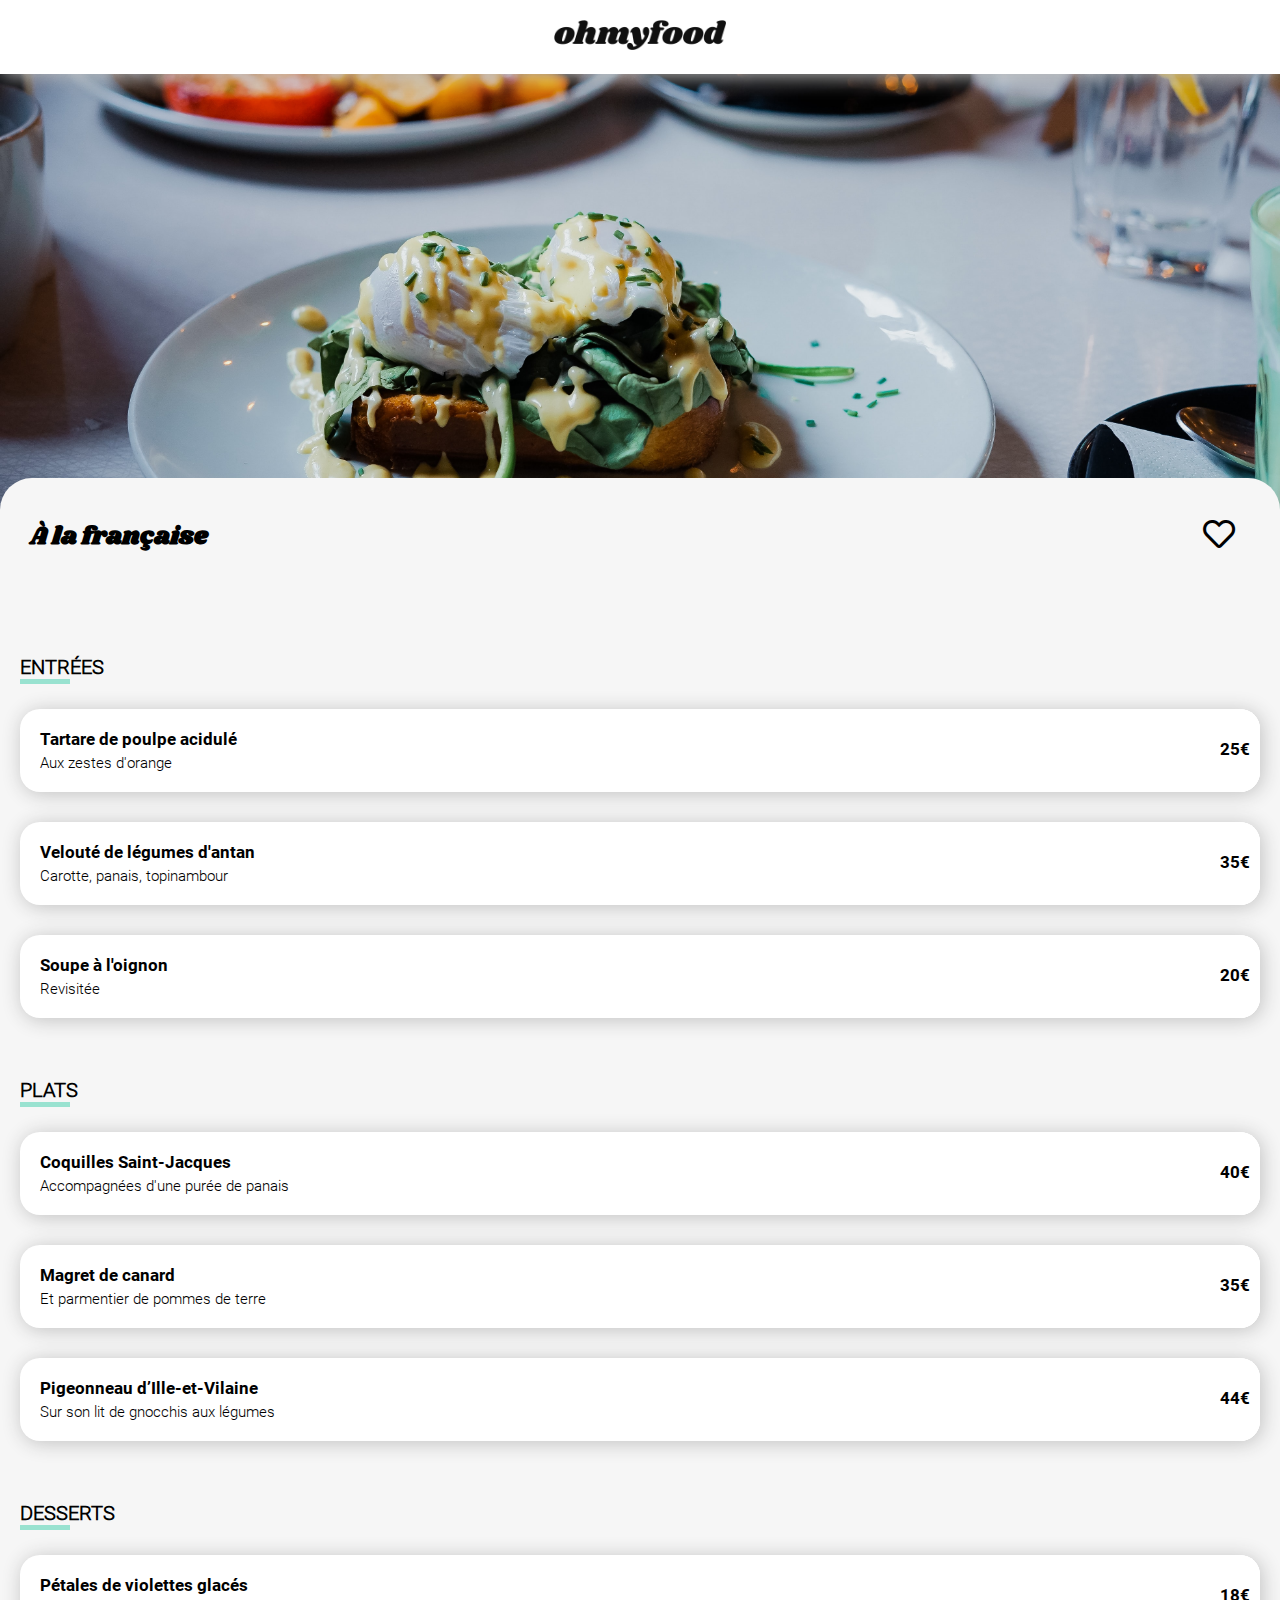
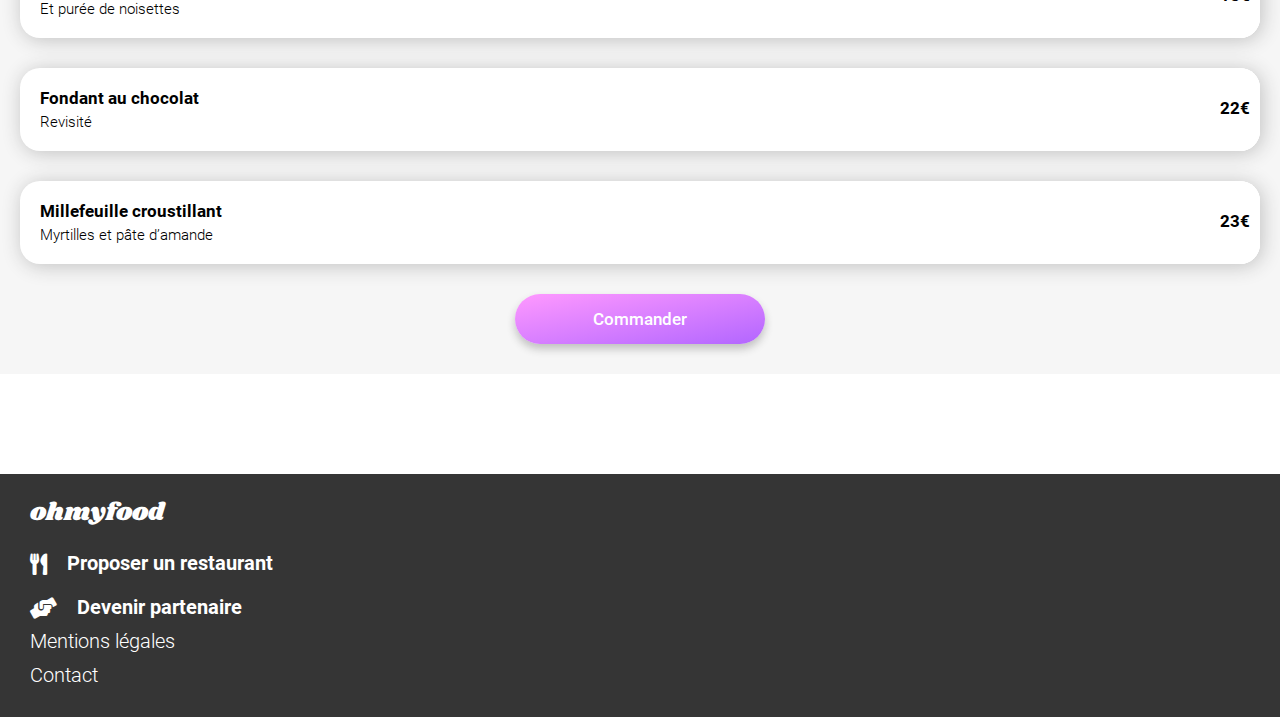
==== restaurantALAFRANCAISE.html @ 8af5ebf4 "commit 26/05/2021" ====
<!DOCTYPE html>
<html lang="en">
  <head>
    <link rel="stylesheet" href="ohmyfood.css" />
    <link
      rel="stylesheet"
      href="//use.fontawesome.com/releases/v5.12.0/css/all.css"
    />
    <meta charset="UTF-8" />
    <meta http-equiv="X-UA-Compatible" content="IE=edge" />
    <meta name="viewport" content="width=device-width, initial-scale=1.0" />
    <title>Document</title>
  </head>
  <body>
    <header class="header">
      <img
        class="logo"
        src="Maquettes Ohmyfood/images/logo/ohmyfood.png"
        alt="logo Ohmyfood"
      />
    </header>
    <div>
      <img
        class="photo-header rotation-image"
        src="Maquettes Ohmyfood/images/restaurants/toa-heftiba-DQKerTsQwi0-unsplash.jpg"
      />
    </div>
    <div class="menu-box">
      <div>
        <div class="headerbox-menu">
          <div class="text-header">À la française</div>
          <div><i class="far fa-heart fa-2x icon-like"></i></div>
        </div>
      </div>
    </div>
    <div class="dishes-box">
      <div class="typo-title-catagories">Entrées</div>
      <div class="greenline"></div>
      <div class="menu-itemscard">
        <div>
          <div class="menuitems-typotitle">Tartare de poulpe acidulé</div>
          <div class="menuitems-typosub">Aux zestes d'orange</div>
        </div>
        <div class="checkbox">
          <div class="pricebox">25€</div>
          <div class="iconebox">
            <div class="checkcircle">
              <i class="fas fa-check icone-color"></i>
            </div>
          </div>
        </div>
      </div>
      <div class="menu-itemscard">
        <div>
          <div class="menuitems-typotitle">Velouté de légumes d'antan</div>
          <div class="menuitems-typosub">Carotte, panais, topinambour</div>
        </div>
        <div class="checkbox">
          <div class="pricebox">35€</div>
          <div class="iconebox">
            <div class="checkcircle">
              <i class="fas fa-check icone-color"></i>
            </div>
          </div>
        </div>
      </div>
      <div class="menu-itemscard">
        <div>
          <div class="menuitems-typotitle">Soupe à l'oignon</div>
          <div class="menuitems-typosub">
            Revisitée
          </div>
        </div>
        <div class="checkbox">
          <div class="pricebox">20€</div>
          <div class="iconebox">
            <div class="checkcircle">
              <i class="fas fa-check icone-color"></i>
            </div>
          </div>
        </div>
      </div>
      <div class="typo-title-catagories">Plats</div>
      <div class="greenline"></div>
      <div class="menu-itemscard">
        <div>
          <div class="menuitems-typotitle">Coquilles Saint-Jacques</div>
          <div class="menuitems-typosub">
            Accompagnées d'une purée de panais
          </div>
        </div>
        <div class="checkbox">
          <div class="pricebox">40€</div>
          <div class="iconebox">
            <div class="checkcircle">
              <i class="fas fa-check icone-color"></i>
            </div>
          </div>
        </div>
      </div>
      <div class="menu-itemscard">
        <div>
          <div class="menuitems-typotitle">Magret de canard</div>
          <div class="menuitems-typosub">
            Et parmentier de pommes de terre
          </div>
        </div>
        <div class="checkbox">
          <div class="pricebox">35€</div>
          <div class="iconebox">
            <div class="checkcircle">
              <i class="fas fa-check icone-color"></i>
            </div>
          </div>
        </div>
      </div>
      <div class="menu-itemscard">
        <div>
          <div class="menuitems-typotitle">Pigeonneau d’Ille-et-Vilaine</div>
          <div class="menuitems-typosub">Sur son lit de gnocchis aux légumes</div>
        </div>
        <div class="checkbox">
          <div class="pricebox">44€</div>
          <div class="iconebox">
            <div class="checkcircle">
              <i class="fas fa-check icone-color"></i>
            </div>
          </div>
        </div>
      </div>
      <div class="typo-title-catagories">Desserts</div>
      <div class="greenline"></div>
      <div class="menu-itemscard">
        <div>
          <div class="menuitems-typotitle">Pétales de violettes glacés</div>
          <div class="menuitems-typosub">Et purée de noisettes</div>
        </div>
        <div class="checkbox">
          <div class="pricebox">18€</div>
          <div class="iconebox">
            <div class="checkcircle">
              <i class="fas fa-check icone-color"></i>
            </div>
          </div>
        </div>
      </div>
      <div class="menu-itemscard">
        <div>
          <div class="menuitems-typotitle">Fondant au chocolat</div>
          <div class="menuitems-typosub">
            Revisité
          </div>
        </div>
        <div class="checkbox">
          <div class="pricebox">22€</div>
          <div class="iconebox">
            <div class="checkcircle">
              <i class="fas fa-check icone-color"></i>
            </div>
          </div>
        </div>
      </div>
      <div class="menu-itemscard">
        <div>
          <div class="menuitems-typotitle">Millefeuille croustillant</div>
          <div class="menuitems-typosub">
            Myrtilles et pâte d’amande
          </div>
        </div>
        <div class="checkbox">
          <div class="pricebox">23€</div>
          <div class="iconebox">
            <div class="checkcircle">
              <i class="fas fa-check icone-color"></i>
            </div>
          </div>
        </div>
      </div>
      <div class="btn-box">
        <div class="btn-explorer">Commander</div>
      </div>
    </div>
    <div class="footer-box">
      <div>
        <div class="color-logo">ohmyfood</div>
      </div>
      <div class="footer-list">
        <div><i class="fas fa-utensils fa-lg color-icon"></i></div>
        <div class="color-typo">Proposer un restaurant</div>
      </div>
      <div class="footer-list">
        <div><i class="fas fa-hands-helping fa-lg color-icon"></i></div>
        <div class="color-typo">Devenir partenaire</div>
    </div>
    <div class="footer-mention">
      <div class="color-mention">Mentions légales</div>
      <div class="color-mention">Contact</div>
    </div>
  </body>
</html>
---- ohmyfood.css ----
@font-face {
  font-family: "Roboto";
  src: url(fonts/Roboto-Medium.ttf);
}
@font-face {
  font-family: "Roboto-Bold";
  src: url(fonts/Roboto-Bold.ttf);
}
@font-face {
  font-family: "Roboto-light";
  src: url(fonts/Roboto-Light.ttf);
}

@font-face {
  font-family: "Shrikhand";
  src: url(fonts/Shrikhand-Regular.ttf);
}

a {
  cursor: pointer;
  text-decoration: none;
  color: black;
}

body {
  margin: 0;
  padding: 0;
}
.header {
  position: fixed;
  width: 100%;
  margin: 0;
  padding: 0;
  background-color: white;
  top: 0;
  left: 0;
  text-align: center;
  box-shadow: 2px 2px 20px silver;
  z-index: 1;
}
.logo {
  height: 30px;
  padding: 20px 0px 20px 0px;
}

.location {
  display: flex;
  background-color: #e0e0e0;
  height: 100px;
  margin-top: 50px;
  padding-top: 15px;
  justify-content: center;
  align-items: center;
}

.icon-map {
  padding-right: 15px;
  color: #404040;
}
.text-map {
  font-family: "Roboto";
  color: #404040;
  font-size: 20px;
}
.container-introduction {
  display: flex;
  flex-direction: column;
  padding-top: 45px;
  padding-bottom: 45px;
  background-color: #fafafa;
}
.reservation {
  display: flex;
  justify-content: center;
  text-justify: center;
  font-family: "Roboto-bold";
  font-size: 25px;
}

.team-selection {
  display: flex;
  flex-direction: column;
  margin-top: 20px;
  padding-bottom: 45px;
}
.discover {
  display: flex;
  justify-content: center;
  text-justify: center;
  font-family: "Roboto-light";
  font-size: 20px;
}

.btn-box {
  display: flex;
  justify-content: center;
  margin: 30px 10px 10px 10px;
}

.btn-explorer {
  display: flex;
  background-image: linear-gradient(to bottom right, #ff99ff, #b266ff);
  font-family: "Roboto";
  font-size: 17px;
  color: white;
  width: 250px;
  justify-content: center;
  padding: 15px 0px 15px 0px;
  border-radius: 25px 25px 25px 25px;
  box-shadow: 0px 5px 8px #c0c0c0;
}

.btn-explorer:hover {
  cursor: pointer;
  transform: scale(1.1, 1.1);
  background-image: linear-gradient(to bottom right, #ffccff, #e5ccff);
  box-shadow: 0px 5px 8px #a0a0a0;
}

.title-work {
  display: flex;
  padding-left: 40px;
  padding-top: 30px;
  font-family: "Roboto-bold";
  font-size: 25px;
}

.tuto-step {
  display: flex;
  background-color: #fafafa;
  font-family: "Roboto-bold";
  font-size: 17px;
  width: 300px;
  padding: 25px;
  margin-left: 40px;
  margin-top: 60px;
  justify-content: center;
  border-radius: 25px 25px 25px 25px;
  box-shadow: 0px 5px 8px #c0c0c0;
}

.choose-rest {
  padding-left: 20px;
}

.chip-number {
  display: flex;
  background-color: #b266ff;
  font-family: "Roboto-bold";
  font-size: 17px;
  color: white;
  padding: 7px;
  width: 20px;
  justify-content: center;
  border-radius: 20px 20px 20px 20px;
  position: relative;
  top: -8px;
  left: -285px;
}

.work-header {
  display: flex;
  flex-direction: column;
  justify-content: center;
  align-items: center;
}

@media all and (min-width: 1163px) {
  .work-header {
    display: flex;
    justify-content: center;
    flex-direction: row;
    padding: 20px;
  }

  .title-work {
    margin-left: 350px;
  }
}

.container-restaurants {
  background-color: #fafafa;
  margin-top: 40px;
}

.restaurant-card {
  display: flex;
  background-color: white;
  border-radius: 20px 20px 20px 20px;
  height: 300px;
  justify-content: flex-start;
  flex-direction: column;
  box-shadow: 2px 2px 20px silver;
  margin: 15px;
}

.food-image {
  object-fit: cover;
  width: 100%;
  height: 220px;
  border-radius: 20px 20px 0px 0px;
}

.typo-card {
  font-family: "Roboto-bold";
  font-size: 20px;
  padding-left: 15px;
  padding-top: 10px;
}

.typo-location {
  font-family: "Roboto-light";
  font-size: 20px;
  padding-left: 15px;
}

.fa-stack {
  align-self: flex-end;
  margin-right: 20px;
  bottom: 30px;
}

.icone-heart:hover {
  opacity: 100;
  transition: 0.5s;
  content: "";
  background: linear-gradient(#9356dc, #ff79da);
}

.heart-icon-gradient:hover {
  visibility: visible;
}

.footer-box {
  background-color: #353535;
  margin-top: 100px;
  flex-direction: column;
}

.footer-mention {
  padding-bottom: 30px;
}

.footer-content {
  display: flex;
  flex-direction: row;
  padding-top: 10px;
}

.color-logo {
  font-family: "Shrikhand";
  color: white;
  font-size: 25px;
  padding: 20px 20px 0px 30px;
}

.footer-list {
  display: flex;
  padding-left: 30px;
  flex-direction: row;
}

.color-icon {
  color: white;
  padding-right: 20px;
  padding-top: 25px;
}

.color-typo {
  font-family: "Roboto-bold";
  font-size: 20px;
  color: white;
  padding-top: 20px;
}

.color-mention {
  font-family: "Roboto-light";
  font-size: 20px;
  color: white;
  padding-left: 30px;
  padding-top: 10px;
}

/*------------------------------------------------------la palette du gout css-----------------------------------------------------------*/

.photo-header {
  display: flex;
  max-width: 100%;
  max-height: 32rem;
  width: 100%;
  object-fit: cover;
  margin-top: 30px;
}

.rotation-image {
  transform: rotate(0deg);
}

.menu-box {
  margin-top: -4rem;
  border-radius: 2rem 2rem 0 0;
  background-color: #f6f6f6;
  z-index: 1;
  position: relative;
}

.headerbox-menu {
  display: flex;
  padding: 40px 30px 40px 30px;
}

.text-header {
  font-family: "Shrikhand";
  font-size: 25px;
  padding-right: 30px;
  font-weight: bold;
}

.icon-like {
  display: flex;
  position: absolute;
  right: 45px;
}

.dishes-box {
  background-color: #f6f6f6;
  padding-left: 20px;
  padding-right: 20px;
  padding-bottom: 20px;
}

.typo-title-catagories {
  font-family: "Roboto-light";
  text-transform: uppercase;
  font-weight: bold;
  font-size: 20px;
  padding-top: 60px;
}

.greenline {
  background-color: #99e2d0;
  width: 50px;
  height: 5px;
  position: absolute;
}

.menu-itemscard {
  background-color: white;
  margin-top: 30px;
  border-radius: 20px 20px 20px 20px;
  box-shadow: 2px 2px 20px silver;
  display: flex;
  flex-direction: row;
  justify-content: space-between;
  overflow: hidden;
}

.menu-itemscard .checkbox {
  transition: transform ease-in-out 0.5s;
  transform: translateX(70px);
}

.menu-itemscard:hover .checkbox {
  transform: translateX(0px);
}

.menu-itemscard .icone-color {
  transition: transform ease-in-out 0.5s;
  transform: rotate(180deg);
}

.menu-itemscard:hover .icone-color {
  transform: rotate(0deg);
}

.menuitems-typotitle {
  font-family: "Roboto-bold";
  font-size: 17px;
  padding: 20px 20px 5px 20px;
}

.menuitems-typosub {
  font-family: "Roboto-light";
  font-size: 15px;
  padding: 0px 20px 20px 20px;
}

.checkbox {
  display: flex;
  background-color: white;
  width: 130px;
  border-radius: 0px 20px 20px 0px;
}

.pricebox {
  background-color: white;
  font-family: "Roboto-bold";
  font-size: 17px;
  padding: 30px 20px 20px 20px;
  border-radius: 0px 20px 20px 0px;
}

.iconebox {
  background-color: #99e2d0;
  justify-content: center;
  width: 100%;
  border-radius: 0px 20px 20px 0px;
  padding: 20px 10px 20px 10px;
}

.icone-color {
  color: #99e2d0;
  padding: 12px 12px 12px 12px;
}

.checkcircle {
  background-color: white;
  border-radius: 20px 20px 20px 20px;
}
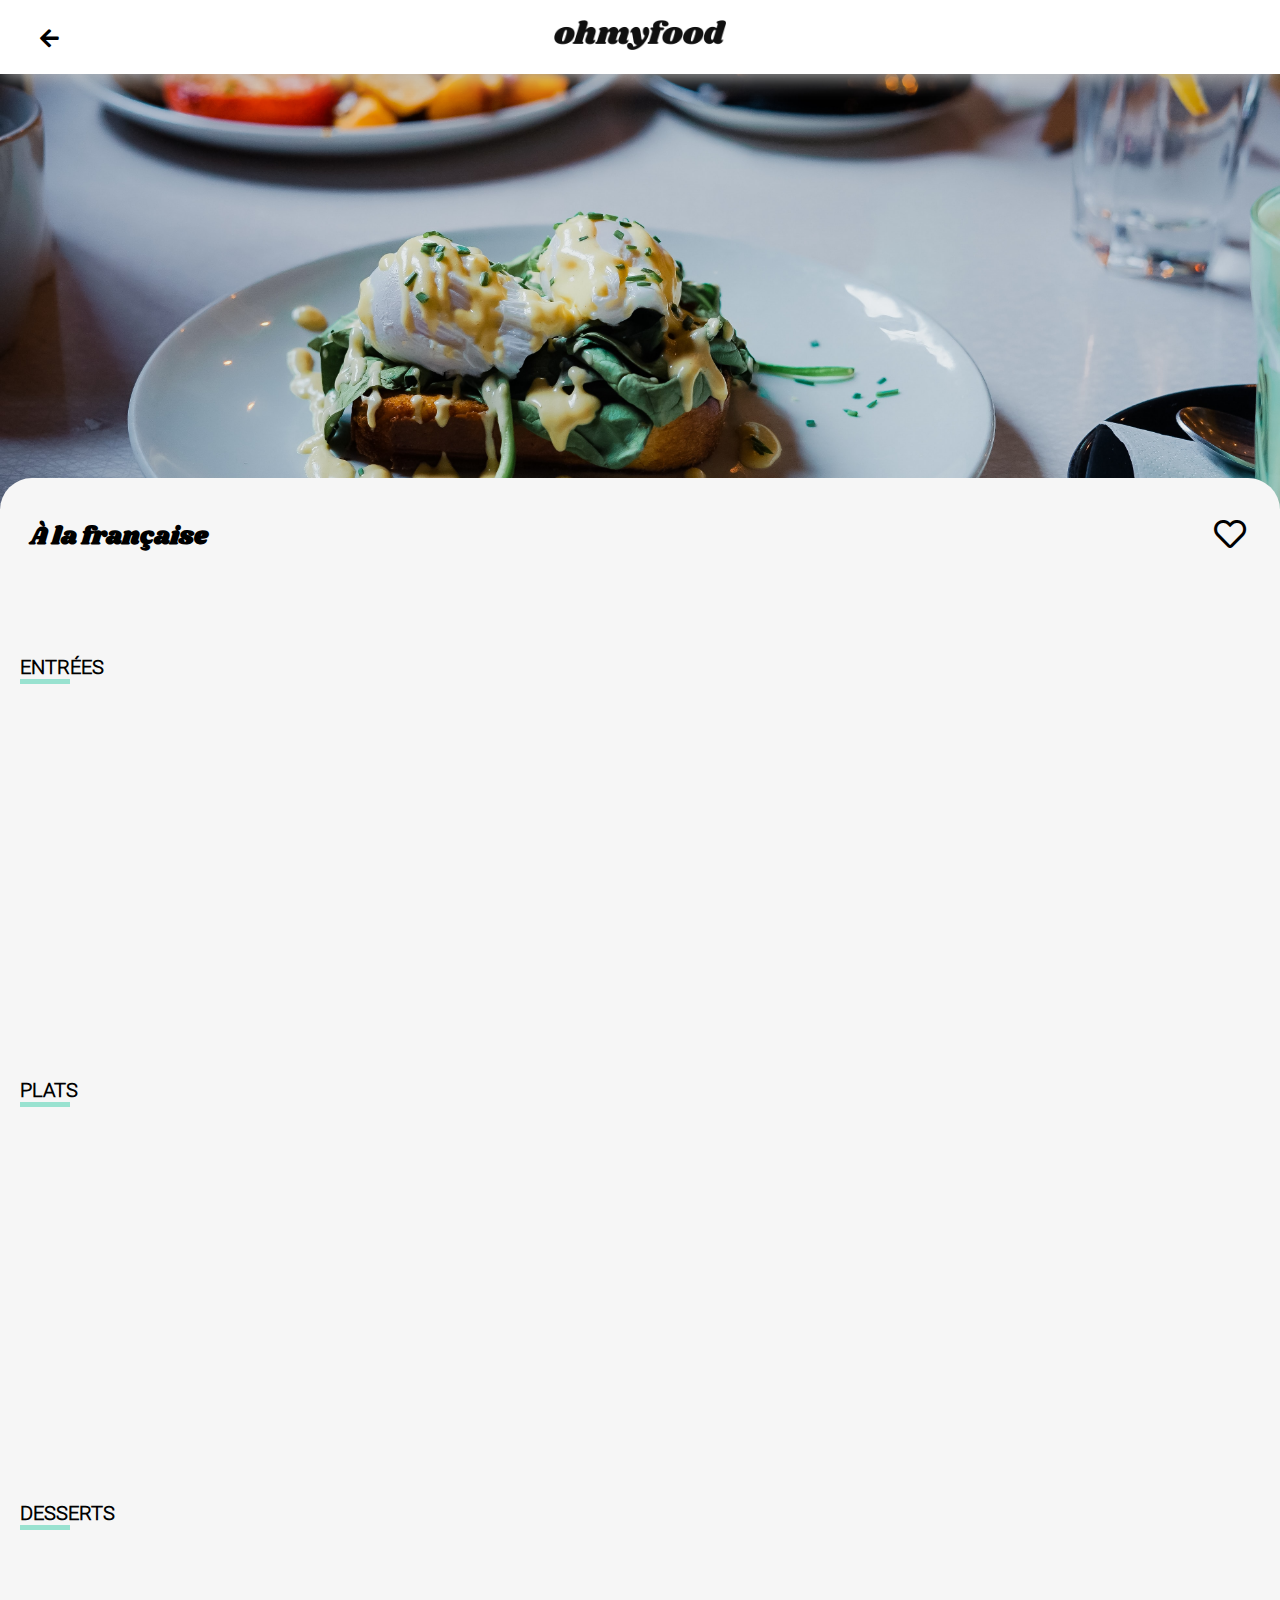
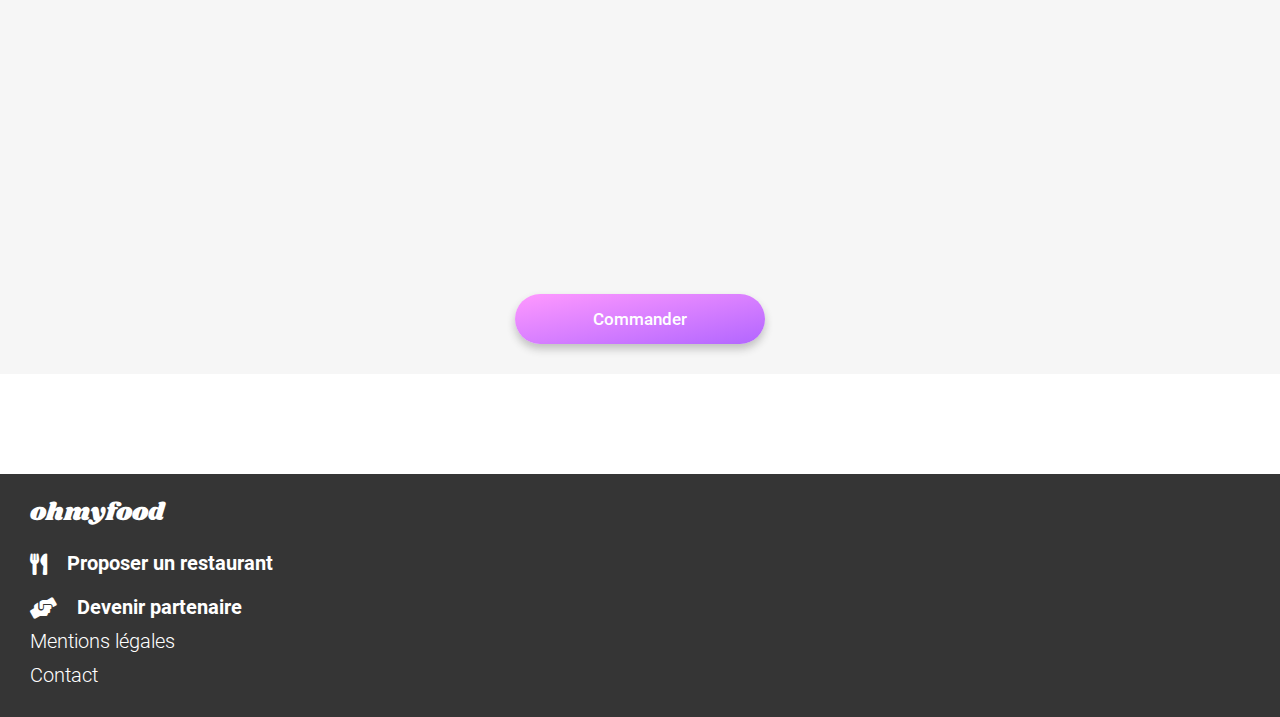
==== commit fad86e33: "commit 31/05/2021" ====
--- a/restaurantALAFRANCAISE.html
+++ b/restaurantALAFRANCAISE.html
@@ -13,6 +13,9 @@
   </head>
   <body>
     <header class="header">
+      <a href="index.html" class="back-link">
+        <i class="fas fa-arrow-left fa-lg"></i>
+   </a> 
       <img
         class="logo"
         src="Maquettes Ohmyfood/images/logo/ohmyfood.png"
@@ -29,14 +32,17 @@
       <div>
         <div class="headerbox-menu">
           <div class="text-header">À la française</div>
-          <div><i class="far fa-heart fa-2x icon-like"></i></div>
+          <div class="icone-heart icon-stack">
+            <i class="far fa-heart fa-2x fa-stack-2x heart-icon--nobg"></i>
+            <i class="fas fa-heart fa-2x fa-stack-2x heart-icon--bg"></i>
+          </div>
         </div>
       </div>
     </div>
     <div class="dishes-box">
       <div class="typo-title-catagories">Entrées</div>
       <div class="greenline"></div>
-      <div class="menu-itemscard">
+      <div class="delay1 menu-itemscard">
         <div>
           <div class="menuitems-typotitle">Tartare de poulpe acidulé</div>
           <div class="menuitems-typosub">Aux zestes d'orange</div>
@@ -50,7 +56,7 @@
           </div>
         </div>
       </div>
-      <div class="menu-itemscard">
+      <div class="delay2 menu-itemscard">
         <div>
           <div class="menuitems-typotitle">Velouté de légumes d'antan</div>
           <div class="menuitems-typosub">Carotte, panais, topinambour</div>
@@ -64,7 +70,7 @@
           </div>
         </div>
       </div>
-      <div class="menu-itemscard">
+      <div class="delay3 menu-itemscard">
         <div>
           <div class="menuitems-typotitle">Soupe à l'oignon</div>
           <div class="menuitems-typosub">
@@ -82,7 +88,7 @@
       </div>
       <div class="typo-title-catagories">Plats</div>
       <div class="greenline"></div>
-      <div class="menu-itemscard">
+      <div class="delay1 menu-itemscard">
         <div>
           <div class="menuitems-typotitle">Coquilles Saint-Jacques</div>
           <div class="menuitems-typosub">
@@ -98,7 +104,7 @@
           </div>
         </div>
       </div>
-      <div class="menu-itemscard">
+      <div class="delay2 menu-itemscard">
         <div>
           <div class="menuitems-typotitle">Magret de canard</div>
           <div class="menuitems-typosub">
@@ -114,7 +120,7 @@
           </div>
         </div>
       </div>
-      <div class="menu-itemscard">
+      <div class="delay3 menu-itemscard">
         <div>
           <div class="menuitems-typotitle">Pigeonneau d’Ille-et-Vilaine</div>
           <div class="menuitems-typosub">Sur son lit de gnocchis aux légumes</div>
@@ -130,7 +136,7 @@
       </div>
       <div class="typo-title-catagories">Desserts</div>
       <div class="greenline"></div>
-      <div class="menu-itemscard">
+      <div class="delay1 menu-itemscard">
         <div>
           <div class="menuitems-typotitle">Pétales de violettes glacés</div>
           <div class="menuitems-typosub">Et purée de noisettes</div>
@@ -144,7 +150,7 @@
           </div>
         </div>
       </div>
-      <div class="menu-itemscard">
+      <div class="delay2 menu-itemscard">
         <div>
           <div class="menuitems-typotitle">Fondant au chocolat</div>
           <div class="menuitems-typosub">
@@ -160,7 +166,7 @@
           </div>
         </div>
       </div>
-      <div class="menu-itemscard">
+      <div class="delay3 menu-itemscard">
         <div>
           <div class="menuitems-typotitle">Millefeuille croustillant</div>
           <div class="menuitems-typosub">
--- a/ohmyfood.css
+++ b/ohmyfood.css
@@ -14,6 +14,45 @@
 @font-face {
   font-family: "Shrikhand";
   src: url(fonts/Shrikhand-Regular.ttf);
+}
+
+body {
+  margin: 0;
+  padding: 0;
+}
+
+.spinner {
+  width: 80px;
+  height: 80px;
+
+  border: 2px solid #ffccff;
+  border-top: 3px solid #b266ff;
+  border-radius: 100%;
+  opacity: 0;
+
+  position: absolute;
+  top: 0;
+  bottom: 0;
+  left: 0;
+  right: 0;
+  margin: auto;
+
+  animation: spin 1s 2 linear;
+}
+
+@keyframes spin {
+  from {
+    transform: rotate(0deg);
+    opacity: 1;
+  }
+  to {
+    transform: rotate(360deg);
+  }
+}
+@keyframes hide {
+  to {
+    opacity: 0;
+  }
 }
 
 a {
@@ -22,12 +61,8 @@
   color: black;
 }
 
-body {
-  margin: 0;
-  padding: 0;
-}
 .header {
-  position: fixed;
+  position: absolute;
   width: 100%;
   margin: 0;
   padding: 0;
@@ -192,6 +227,18 @@
   flex-direction: column;
   box-shadow: 2px 2px 20px silver;
   margin: 15px;
+  position: relative;
+}
+
+.card-badge {
+  background-color: #99e2d0;
+  color: #1b6150;
+  padding: 10px;
+  border-radius: 2px 2px 2px 2px;
+  position: absolute;
+  top: 16px;
+  right: 12px;
+  font-family: "Roboto";
 }
 
 .food-image {
@@ -220,15 +267,38 @@
   bottom: 30px;
 }
 
-.icone-heart:hover {
-  opacity: 100;
-  transition: 0.5s;
+.icone-heart:hover .heart-icon--nobg {
+  transform: scale(0);
+  transition-duration: 0.5s;
+}
+
+.icone-heart:hover .heart-icon--bg {
+  transform: scale(1.1);
+  transition-duration: 0.5s;
   content: "";
+  color: linear-gradient(#9356dc, #ff79da);
   background: linear-gradient(#9356dc, #ff79da);
-}
-
-.heart-icon-gradient:hover {
-  visibility: visible;
+  -webkit-background-clip: text;
+  -moz-background-clip: text;
+  background-clip: text;
+  -webkit-text-fill-color: transparent;
+}
+
+.icone-heart .heart-icon--nobg {
+  transform: scale(1);
+  transition-duration: 0.5s;
+}
+
+.icone-heart .heart-icon--bg {
+  transform: scale(0);
+  transition-duration: 0.5s;
+  content: "";
+  color: linear-gradient(#9356dc, #ff79da);
+  background: linear-gradient(#9356dc, #ff79da);
+  -webkit-background-clip: text;
+  -moz-background-clip: text;
+  background-clip: text;
+  -webkit-text-fill-color: transparent;
 }
 
 .footer-box {
@@ -281,7 +351,27 @@
   padding-top: 10px;
 }
 
-/*------------------------------------------------------la palette du gout css-----------------------------------------------------------*/
+.color-typo:hover,
+.color-mention:hover {
+  cursor: pointer;
+}
+
+/*------------------------------------------------------Menus css-----------------------------------------------------------*/
+
+@keyframes itemAppear {
+  0% {
+    transform: scale(0);
+  }
+  100% {
+    transform: scale(1);
+  }
+}
+
+.back-link {
+  position: absolute;
+  top: 30px;
+  left: 40px;
+}
 
 .photo-header {
   display: flex;
@@ -307,6 +397,7 @@
 .headerbox-menu {
   display: flex;
   padding: 40px 30px 40px 30px;
+  justify-content: space-between;
 }
 
 .text-header {
@@ -322,6 +413,15 @@
   right: 45px;
 }
 
+.icon-stack {
+  display: inline-block;
+  height: 2em;
+  line-height: 2em;
+  position: relative;
+  vertical-align: middle;
+  width: 2.5em;
+}
+
 .dishes-box {
   background-color: #f6f6f6;
   padding-left: 20px;
@@ -353,6 +453,10 @@
   flex-direction: row;
   justify-content: space-between;
   overflow: hidden;
+  animation: itemAppear 0.6s;
+  animation-timing-function: cubic-bezier(0.5, 1.58, 0.34, 0.82);
+  animation-fill-mode: both;
+  transform: scale(0);
 }
 
 .menu-itemscard .checkbox {
@@ -385,6 +489,22 @@
   padding: 0px 20px 20px 20px;
 }
 
+.delay1 {
+  animation-delay: 0s;
+}
+
+.delay2 {
+  animation-delay: 0.1s;
+}
+
+.delay3 {
+  animation-delay: 0.2s;
+}
+
+.delay4 {
+  animation-delay: 0.3s;
+}
+
 .checkbox {
   display: flex;
   background-color: white;
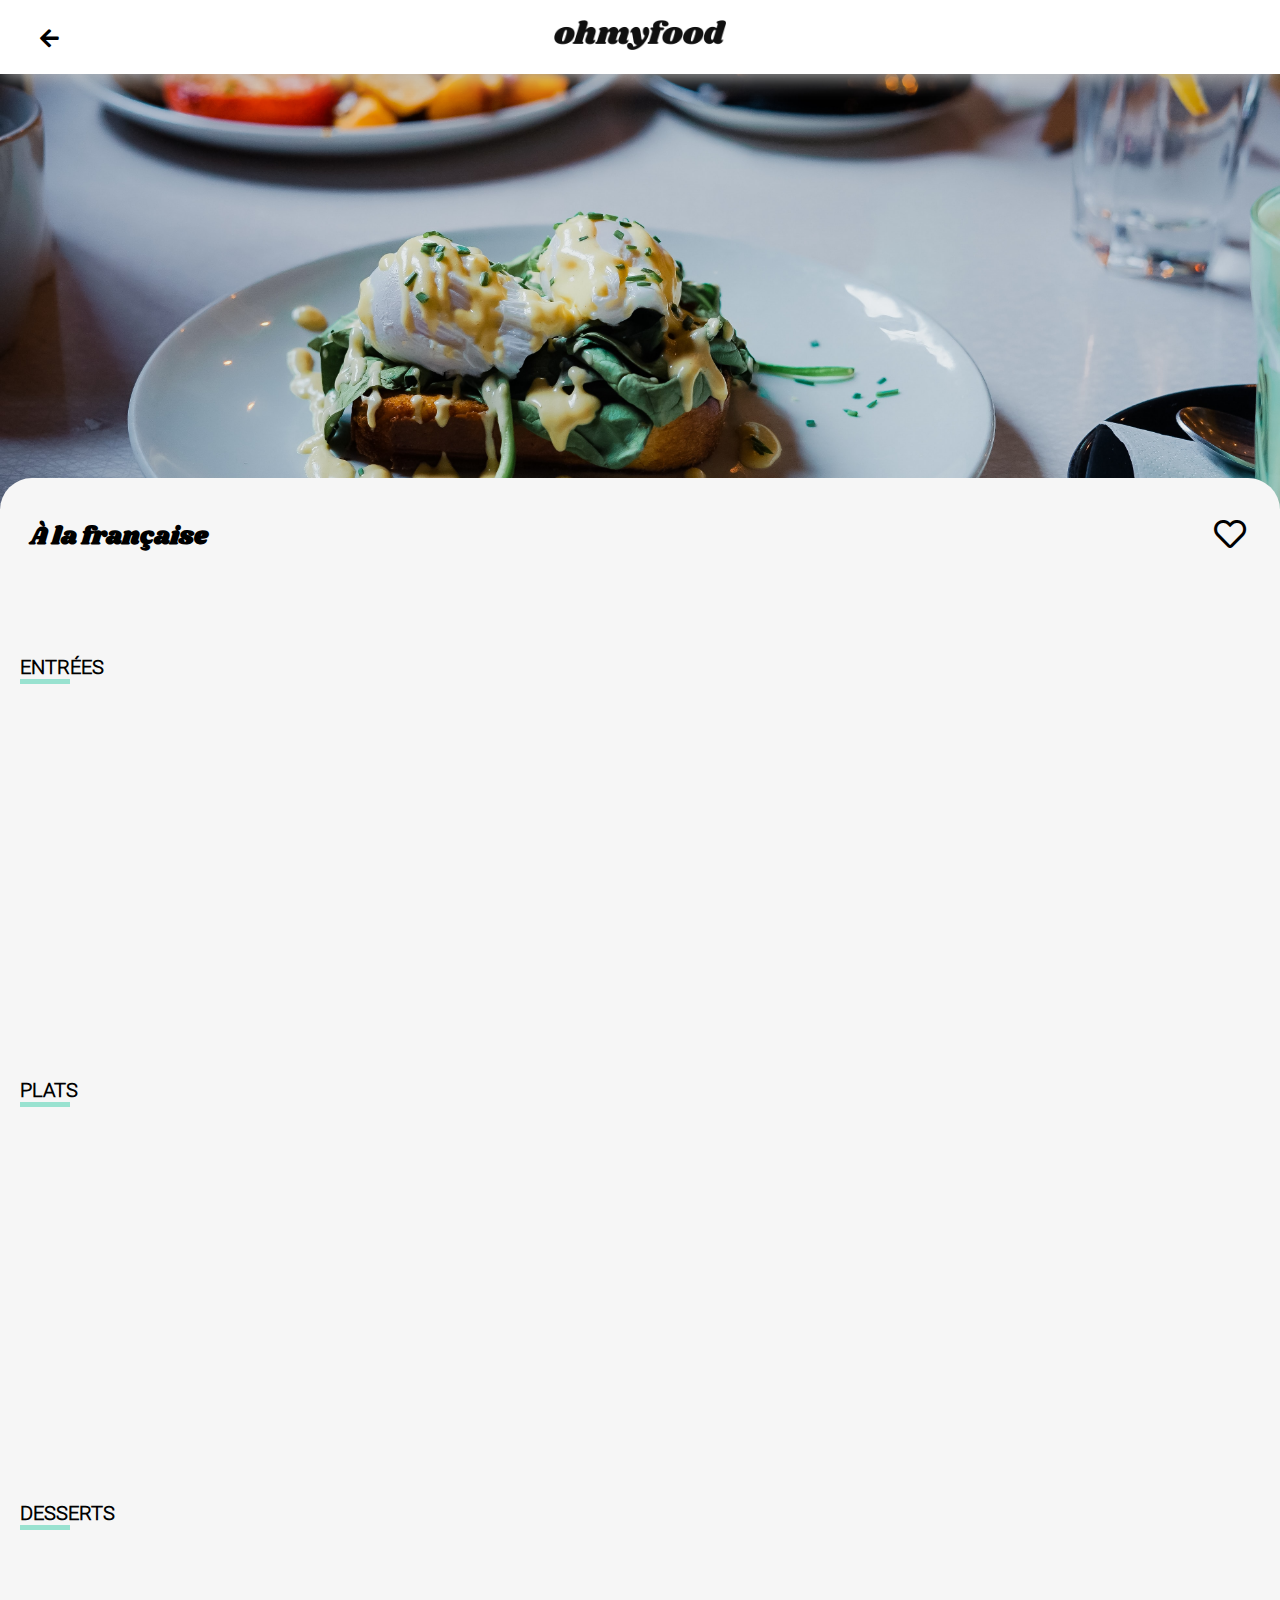
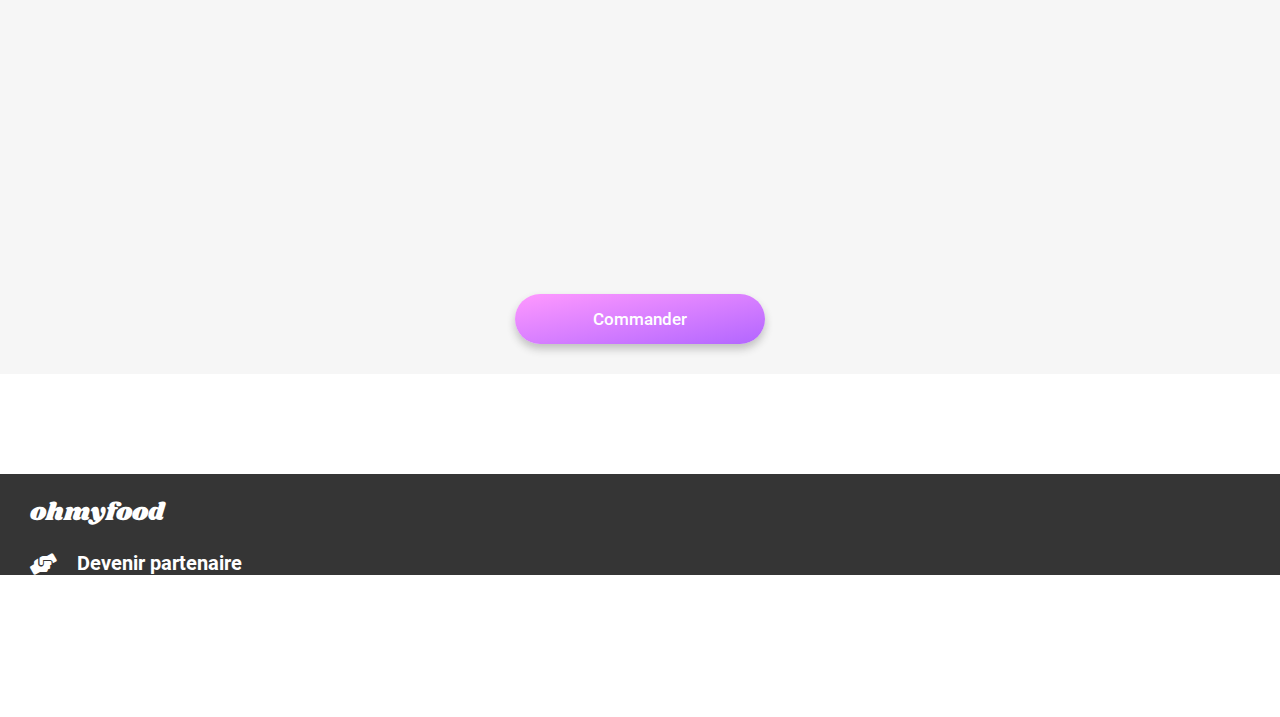
==== commit bf461711: "commit 07/06/2021" ====
--- a/restaurantALAFRANCAISE.html
+++ b/restaurantALAFRANCAISE.html
@@ -15,17 +15,14 @@
     <header class="header">
       <a href="index.html" class="back-link">
         <i class="fas fa-arrow-left fa-lg"></i>
-   </a> 
-      <img
-        class="logo"
-        src="Maquettes Ohmyfood/images/logo/ohmyfood.png"
-        alt="logo Ohmyfood"
-      />
+      </a>
+      <img class="logo" src="images/logo/ohmyfood.png" alt="logo Ohmyfood" />
     </header>
     <div>
       <img
         class="photo-header rotation-image"
-        src="Maquettes Ohmyfood/images/restaurants/toa-heftiba-DQKerTsQwi0-unsplash.jpg"
+        src="images/restaurants/toa-heftiba-DQKerTsQwi0-unsplash.jpg"
+        alt="img_alafrançaise"
       />
     </div>
     <div class="menu-box">
@@ -73,9 +70,7 @@
       <div class="delay3 menu-itemscard">
         <div>
           <div class="menuitems-typotitle">Soupe à l'oignon</div>
-          <div class="menuitems-typosub">
-            Revisitée
-          </div>
+          <div class="menuitems-typosub">Revisitée</div>
         </div>
         <div class="checkbox">
           <div class="pricebox">20€</div>
@@ -107,9 +102,7 @@
       <div class="delay2 menu-itemscard">
         <div>
           <div class="menuitems-typotitle">Magret de canard</div>
-          <div class="menuitems-typosub">
-            Et parmentier de pommes de terre
-          </div>
+          <div class="menuitems-typosub">Et parmentier de pommes de terre</div>
         </div>
         <div class="checkbox">
           <div class="pricebox">35€</div>
@@ -123,7 +116,9 @@
       <div class="delay3 menu-itemscard">
         <div>
           <div class="menuitems-typotitle">Pigeonneau d’Ille-et-Vilaine</div>
-          <div class="menuitems-typosub">Sur son lit de gnocchis aux légumes</div>
+          <div class="menuitems-typosub">
+            Sur son lit de gnocchis aux légumes
+          </div>
         </div>
         <div class="checkbox">
           <div class="pricebox">44€</div>
@@ -153,9 +148,7 @@
       <div class="delay2 menu-itemscard">
         <div>
           <div class="menuitems-typotitle">Fondant au chocolat</div>
-          <div class="menuitems-typosub">
-            Revisité
-          </div>
+          <div class="menuitems-typosub">Revisité</div>
         </div>
         <div class="checkbox">
           <div class="pricebox">22€</div>
@@ -169,9 +162,7 @@
       <div class="delay3 menu-itemscard">
         <div>
           <div class="menuitems-typotitle">Millefeuille croustillant</div>
-          <div class="menuitems-typosub">
-            Myrtilles et pâte d’amande
-          </div>
+          <div class="menuitems-typosub">Myrtilles et pâte d’amande</div>
         </div>
         <div class="checkbox">
           <div class="pricebox">23€</div>
@@ -191,12 +182,13 @@
         <div class="color-logo">ohmyfood</div>
       </div>
       <div class="footer-list">
-        <div><i class="fas fa-utensils fa-lg color-icon"></i></div>
-        <div class="color-typo">Proposer un restaurant</div>
-      </div>
-      <div class="footer-list">
         <div><i class="fas fa-hands-helping fa-lg color-icon"></i></div>
         <div class="color-typo">Devenir partenaire</div>
+      </div>
+    </div>
+    <div class="footer-list">
+      <div><i class="fas fa-hands-helping fa-lg color-icon"></i></div>
+      <div class="color-typo">Devenir partenaire</div>
     </div>
     <div class="footer-mention">
       <div class="color-mention">Mentions légales</div>
--- a/ohmyfood.css
+++ b/ohmyfood.css
@@ -107,7 +107,6 @@
 .reservation {
   display: flex;
   justify-content: center;
-  text-justify: center;
   font-family: "Roboto-bold";
   font-size: 25px;
 }
@@ -121,7 +120,6 @@
 .discover {
   display: flex;
   justify-content: center;
-  text-justify: center;
   font-family: "Roboto-light";
   font-size: 20px;
 }
@@ -276,11 +274,9 @@
   transform: scale(1.1);
   transition-duration: 0.5s;
   content: "";
-  color: linear-gradient(#9356dc, #ff79da);
   background: linear-gradient(#9356dc, #ff79da);
   -webkit-background-clip: text;
   -moz-background-clip: text;
-  background-clip: text;
   -webkit-text-fill-color: transparent;
 }
 
@@ -293,11 +289,9 @@
   transform: scale(0);
   transition-duration: 0.5s;
   content: "";
-  color: linear-gradient(#9356dc, #ff79da);
   background: linear-gradient(#9356dc, #ff79da);
   -webkit-background-clip: text;
   -moz-background-clip: text;
-  background-clip: text;
   -webkit-text-fill-color: transparent;
 }
 
